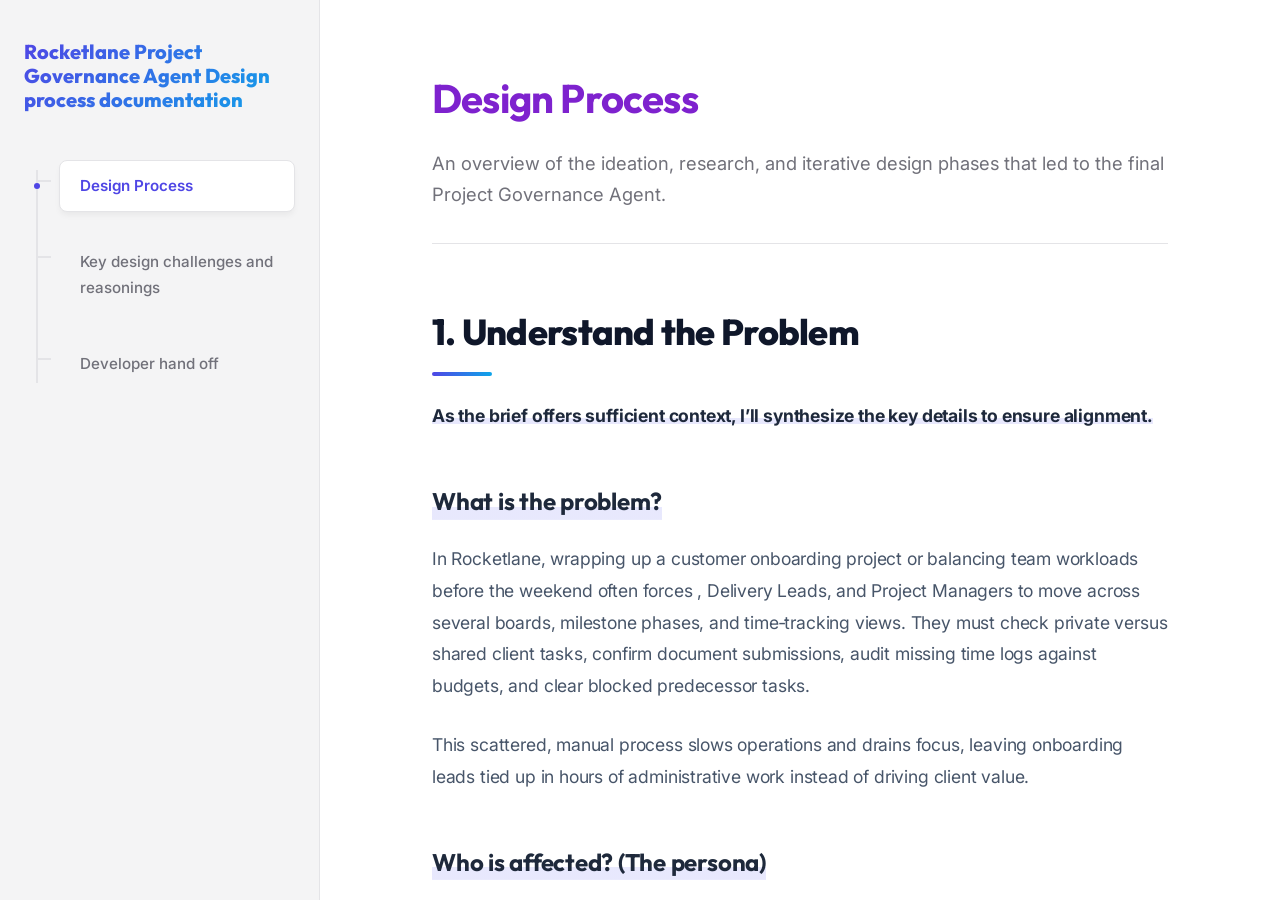
==== index.html @ b654248f "Add files via upload" ====
<!DOCTYPE html>

<html lang="en">
<head>
<meta charset="utf-8"/>
<meta content="width=device-width, initial-scale=1.0" name="viewport"/>
<title>Design Process - Rocketlane</title>
<link href="styles.css" rel="stylesheet"/>
</head>
<body>
<div class="app-layout">
<aside class="sidebar">
<div class="sidebar-header">
<h1>Rocketlane Project Governance Agent Design process documentation</h1>
</div>
<ul class="tree-menu"><li><a class="active" href="index.html">Design Process</a></li><li><a href="challenges.html">Key design challenges and reasonings</a></li><li><a href="handoff.html">Developer hand off</a></li></ul>
</aside>
<main class="content-area">
<div class="page-content">
<header class="page-header">
<h1 class="page-title">Design Process</h1>
<p class="page-description">An overview of the ideation, research, and iterative design phases that led to the final Project Governance Agent.</p>
</header>

<div class="injected-content"><hr dir="auto" id="3ada5000-d76c-8004-9185-e94c7ae859d3"/><h1 class="block-color-blue" data-notion-highlight="blue" dir="auto" id="3ada5000-d76c-8012-a117-d2edfcfb11e2">1. Understand the Problem</h1><p class="" dir="auto" id="3b0a5000-d76c-80ae-a711-f8aef3b7f618"><strong>As the brief offers sufficient context, I’ll synthesize the key details to ensure alignment.</strong></p><h3 class="" dir="auto" id="3b0a5000-d76c-8064-b4ab-d209a358cdc7"><strong>What is the problem?</strong></h3><p class="" dir="auto" id="3b0a5000-d76c-8022-887a-dc1959f2811c">In Rocketlane, wrapping up a customer onboarding project or balancing team workloads before the weekend often forces , Delivery Leads, and Project Managers to move across several boards, milestone phases, and time‑tracking views. They must check private versus shared client tasks, confirm document submissions, audit missing time logs against budgets, and clear blocked predecessor tasks.</p><p class="" dir="auto" id="3b0a5000-d76c-8047-835e-e3f18d74b90f">This scattered, manual process slows operations and drains focus, leaving onboarding leads tied up in hours of administrative work instead of driving client value.</p><h3 class="" dir="auto" id="3ada5000-d76c-8042-ba58-fac2908ce843"><strong>Who is affected? (The persona)</strong></h3><p class="" dir="auto" id="3b0a5000-d76c-80b6-8780-cc8f2fb087b2"><strong>Primary Persona</strong></p><p class="" dir="auto" id="3b0a5000-d76c-8083-b357-d45a14a64918">Product Managers /Delivery lead (Delivery/ Program operations team) </p><p class="" dir="auto" id="3b0a5000-d76c-8082-a0bc-e25a4ce341a0"><strong>Mindset</strong></p><p class="" dir="auto" id="3b0a5000-d76c-8083-b65c-da471197ebb1">Execution‑focused and milestone‑driven: <em>“I care about Time‑to‑Value for my clients, not clicking through endless task cards.”</em></p><h3 class="" dir="auto" id="3b0a5000-d76c-803a-9be7-de77b6da8f40">How are users solving this today in Rocketlane?</h3><p class="" dir="auto" id="3b0a5000-d76c-802a-8146-d90aceb8e3fa">Users rely on manual routines across different Rocketlane views and external tools:</p><ol class="numbered-list" dir="auto" id="3b0a5000-d76c-8007-b3ed-d7f5078981e5" start="1" type="1"><li><strong>Manual Board Audits:</strong> Switch between Kanban, List, and Gantt/Timeline views to spot red-flagged or blocked client tasks.</li></ol><ol class="numbered-list" dir="auto" id="3b0a5000-d76c-8048-b439-e48268db4930" start="2" type="1"><li><strong>Context Switching:</strong> Jump into the Rocketlane <strong>Time Tracking</strong> module to check unsubmitted timesheets, then switch to Slack or email to follow up with team members or clients.</li></ol><ol class="numbered-list" dir="auto" id="3b0a5000-d76c-80cf-8a70-c135c635dcda" start="3" type="1"><li><strong>Manual Overrides:</strong> Click into individual task cards to update statuses, manually adjust logged time, or reassign team members line-by-line.</li></ol><ol class="numbered-list" dir="auto" id="3b1a5000-d76c-80d5-acbf-d4a2f79b3a0f" start="4" type="1"><li><strong>Bulk Update: </strong>Via<strong> </strong>Bulk update tools in list and table views which acts as basic property editors.</li></ol><h3 class="" dir="auto" id="3b0a5000-d76c-8023-af2d-dfc473fb11c1"><strong>Pain Points in Rocketlane</strong></h3><ul class="bulleted-list" dir="auto" id="3b0a5000-d76c-805c-9658-d6412ae48ee3"><li style="list-style-type:disc"><strong>Project Closeout Friction</strong><br/>Managers must move across multiple project phases to check task statuses, subtasks, dependencies, client approvals, and missing timesheets.</li></ul><ul class="bulleted-list" dir="auto" id="3b0a5000-d76c-807e-94c0-dc2c04b22382"><li style="list-style-type:disc"><strong>Resource Workload Rebalancing</strong><br/>Auditing a team member’s task list across several active projects requires manual review of unfinished items and task‑by‑task reassignment.</li></ul><ul class="bulleted-list" dir="auto" id="3b0a5000-d76c-8058-8094-ca761f14e779"><li style="list-style-type:disc"><strong>Bulk Update Limitations</strong><br/>Current bulk update tools act as basic property editors, still forcing managers to go through manual checking of policy violation screen by screen often leads to flawed project accounting .</li></ul><h3 class="" dir="auto" id="3ada5000-d76c-80f8-aa13-d6ed99bdee79"><strong>Impact on Project Operations:</strong></h3><ul class="bulleted-list" dir="auto" id="3b0a5000-d76c-80ec-b932-e864ebb4d3a3"><li style="list-style-type:disc"><strong>High Cognitive Fatigue</strong> <br/>Managers are forced to reconcile scattered task statuses, policy rules, and project metrics across multiple views.</li></ul><ul class="bulleted-list" dir="auto" id="3b0a5000-d76c-80c9-98e5-cf840134f45c"><li style="list-style-type:disc"><strong>Constant Context Switching</strong> <br/>They jump between Kanban boards, resource allocation screens, and time‑tracking modules throughout the day.</li></ul><ul class="bulleted-list" dir="auto" id="3b0a5000-d76c-8046-a6bb-f251716c3fc9"><li style="list-style-type:disc"><strong>Operational Waste</strong> <br/>Hours of leadership time are drained by manual admin work instead of being spent on strategic client outcomes.</li></ul><ul class="bulleted-list" dir="auto" id="3b0a5000-d76c-8006-90df-df54b9e7255d"><li style="list-style-type:disc"><strong>Risk of Inaccuracy</strong> <br/>Bulk‑updating dozens of tasks without automated checks often leads to prematurely closed milestones, unaccountable task assignment, unbilled hours, missed client QA sign‑offs, and flawed project accounting.</li></ul><h3 class="" dir="auto" id="3ada5000-d76c-8080-a5c9-c2dc3b099e45">What success looks like:</h3><p class="" dir="auto" id="3aea5000-d76c-8075-9207-d142e6712eff">An AI-native governance experience embedded directly into Rocketlane that:</p><ul class="bulleted-list" dir="auto" id="3aea5000-d76c-8081-8f6f-e48f120ea329"><li style="list-style-type:disc"><strong>Translates macro Intent into automated execution:</strong> Converts natural language commands (<em>e.g., "Close project XYZ" or "Wrap up John's tasks"</em>) into structured, micro-level actions that replace tedious card-by-card clicks with batch operations.</li></ul><ul class="bulleted-list" dir="auto" id="3aea5000-d76c-802e-8f5b-d6b0526f1c20"><li style="list-style-type:disc"><strong>Eliminates context switching:</strong> Keeps the user centered in a single workspace view, drastically reducing the need to navigate through dozens of sub-menus and individual task screens.</li></ul><ul class="bulleted-list" dir="auto" id="3aea5000-d76c-8009-9cc5-ed35887ed072"><li style="list-style-type:disc"><strong>Reduces cognitive fatigue:</strong> Surfaces complex 4-level policy conflicts upfront through clear visual hierarchies,giving the user complete control and auditability without overwhelming them with text.</li></ul><p class="" dir="auto" id="3aea5000-d76c-8016-8e4b-e007444be814">Which can be measured by:</p><ul class="bulleted-list" dir="auto" id="3aea5000-d76c-80d7-b840-e4c3fe3c3b8c"><li style="list-style-type:disc"><strong>Operational efficiency metrics:</strong><ul class="bulleted-list" dir="auto" id="3aea5000-d76c-805c-aba5-df7b3cd28181"><li style="list-style-type:circle"><strong>Time-to-Resolution (TTR) for Macro Operations</strong>: Average time required to close out a Rocketlane project phase or rebalance resource capacity.</li></ul><ul class="bulleted-list" dir="auto" id="3aea5000-d76c-8053-92a7-f36f95d8e912"><li style="list-style-type:circle"><strong>Task-Click Reduction Rate: </strong>Total manual page views and clicks saved across Rocketlane views.</li></ul></li></ul><ul class="bulleted-list" dir="auto" id="3aea5000-d76c-800c-803d-f7effade4f15"><li style="list-style-type:disc"><strong>Improve User Experience and Cognitive Load Metrices</strong><ul class="bulleted-list" dir="auto" id="3aea5000-d76c-803b-9586-cde4a8cefa9a"><li style="list-style-type:circle"><strong>Conflict Resolution Friction Index (CRFI): </strong>The number of manual interventions required per policy blocker.</li></ul><ul class="bulleted-list" dir="auto" id="3aea5000-d76c-803c-ab28-dbe256cff8fd"><li style="list-style-type:circle"><strong>Context-Switching Frequency: </strong>Number of tab switches between Rocketlane views (Board, Time Tracking, Resource Management) during an audit.  </li></ul></li></ul><h1 class="block-color-blue" data-notion-highlight="blue" dir="auto" id="3ada5000-d76c-8053-9808-dbbee594e487">2. Discover Insights</h1><p class="" dir="auto" id="3aea5000-d76c-8020-899d-ff2e784096b1">To uncover root friction within Rocketlane workflows, research will be structured around qualitative contextual interviews and quantitative analytics benchmarks.<br/><br/><strong>Contextual User Interview Framework</strong></p><ol class="numbered-list" dir="auto" id="3aea5000-d76c-809e-888a-d2db1181f8f7" start="1" type="1"><li><strong>Workflow Bottlenecks &amp; Frequency:</strong><br/>   "When you need to close out a project or rebalance an employee's workload, walk me through the steps you take to ensure all subtasks, dependencies, and time logs are cleared."</li></ol><ol class="numbered-list" dir="auto" id="3aea5000-d76c-800a-b84e-ccc6c3311fb6" start="2" type="1"><li><strong>Policy Discovery Friction:</strong><br/>   "How do you currently find out if a top-level task is blocked by a nested subtask or an unlogged timesheet? Do you discover this before or after attempting to mark it complete?"</li></ol><ol class="numbered-list" dir="auto" id="3aea5000-d76c-8052-8ece-ef07afecb3e6" start="3" type="1"><li><strong>Context Switching &amp; Tool Fragmentation:</strong><br/>   "How many different screens, tabs, or separate tools (e.g., Slack, timesheet app, board views) do you typically open to resolve a single blocked dependency chain?"</li></ol><ol class="numbered-list" dir="auto" id="3aea5000-d76c-8090-8885-c745b3cf120d" start="4" type="1"><li><strong>Trust &amp; Control in Automation</strong><strong>: </strong><br/>   "If an automated assistant offered to resolve multi-level task blockers for you in batch, what specific information or safeguards would you need to see before clicking 'Approve'?"</li></ol><ol class="numbered-list" dir="auto" id="3aea5000-d76c-808c-9906-c51c61b82382" start="5" type="1"><li><strong>Cognitive Load &amp; Time Investment:</strong><br/>   "How much time do you estimate spending per week on manual administrative audits versus strategic project delivery?"</li></ol><h4 class="" dir="auto" id="3ada5000-d76c-80f3-8a3c-c9e6f41aa9aa">Current user Journey:</h4><figure class="image" data-notion-image="image.png" dir="ltr" id="3b1a5000-d76c-805f-89b2-dfd723bf00b0"><a href="image.png"><img src="content/designprocess/image.png" style="width:703.9874877929688px"/></a></figure><h4 class="" dir="auto" id="3aea5000-d76c-80a8-91a5-d86c21717025"><strong>Quantitative Research &amp; Baseline Analytics</strong></h4><table class="simple-table" dir="ltr" id="3aea5000-d76c-8020-9478-eac12baaa4b5"><thead class="simple-table-header"><tr dir="ltr" id="3aea5000-d76c-8053-a057-d1619d47fbc0"><th class="simple-table-header-color simple-table-header" id=";;k_" style="width:239.66666666666666px">Metrices</th><th class="simple-table-header-color simple-table-header" id="TM:&gt;" style="width:276.7874984741211px">What it is </th><th class="simple-table-header-color simple-table-header" id="]hty" style="width:295.5875015258789px">Benchmark Value (Assumed Value)</th></tr></thead><tbody><tr dir="ltr" id="3aea5000-d76c-8073-a5be-c33fedc84184"><td class="" id=";;k_" style="width:239.66666666666666px"><strong>Time-to-Resolution (TTR) for Macro Operations</strong></td><td class="" id="TM:&gt;" style="width:276.7874984741211px">Average time required to close out a project or rebalance a workload.</td><td class="" id="]hty" style="width:295.5875015258789px">~ 45 Minutes per closeout / rebalance workload</td></tr><tr dir="ltr" id="3aea5000-d76c-802c-9932-c6cc79a5fdae"><td class="" id=";;k_" style="width:239.66666666666666px"><strong>Task-Click Reduction Rate</strong></td><td class="" id="TM:&gt;" style="width:276.7874984741211px">Total manual page views/clicks required to handle cascading dependencies</td><td class="" id="]hty" style="width:295.5875015258789px"><strong>85 clicks</strong> (opening cards, checking subtask tabs, viewing predecessor links, entering time logs, toggling status).</td></tr><tr dir="ltr" id="3aea5000-d76c-80d2-8192-e92b7868465d"><td class="" id=";;k_" style="width:239.66666666666666px"><strong>Conflict Resolution Friction Index (CRFI)</strong></td><td class="" id="TM:&gt;" style="width:276.7874984741211px">The number of manual interventions required per policy blocker.</td><td class="" id="]hty" style="width:295.5875015258789px"><strong>4.2 manual interventions</strong> required per policy blocker (encountering blocker → investigating root task → switching to time tracker → updating status).</td></tr><tr dir="ltr" id="3aea5000-d76c-8022-acd0-fe67ff3bf967"><td class="" id=";;k_" style="width:239.66666666666666px"><strong>Context-Switching Frequency</strong></td><td class="" id="TM:&gt;" style="width:276.7874984741211px">Number of tab/board switches performed during a project closeout or workload audit.</td><td class="" id="]hty" style="width:295.5875015258789px"><strong>14 screen/tab switches</strong> (jumping between Kanban board, task detail modals, timesheets, and messaging channels to coordinate dependencies).</td></tr></tbody></table><h1 class="block-color-blue" data-notion-highlight="blue" dir="auto" id="3b1a5000-d76c-80ec-b47a-fdc6e5ab1f61">3. Define Opportunity:</h1><h4 class="" dir="auto" id="3b1a5000-d76c-80dc-aa92-d162a1c46e53"><strong>From Research to Design Strategy</strong> </h4><p class="" dir="auto" id="3b1a5000-d76c-808c-a192-e2989935fd05">The core operational failure was reframed as a business problem, mapped to human intent through Jobs‑to‑Be‑Done (JTBD), and visualized with an Opportunity Solution Tree (OST).</p><aside class="block-color-gray_background callout" data-notion-callout="" data-notion-callout-background="gray_background" data-notion-callout-icon="🎯" dir="ltr" id="3b1a5000-d76c-80c7-9dff-ebfe4a1537e0" style="white-space:pre-wrap;display:flex"><div style="font-size:1.5em"><span class="icon" data-emoji="🎯"></span></div><div style="width:100%"><h4 class="" dir="auto" id="3b1a5000-d76c-8058-ba2f-d2043b177591"><strong>Problem Statement  </strong></h4><p class="" dir="auto" id="3b1a5000-d76c-8049-a4f3-ec53325e041a">Closing a project phase or rebalancing workloads in Rocketlane forces managers to jump across fragmented views to audit tasks, approvals, and time logs.<br/>Bulk edit tools remain basic property editors, creating friction and errors by requiring manual checkbox updates without policy validation<strong>.</strong></p><p class="" dir="auto" id="3b1a5000-d76c-802c-85b2-c72e2050ae37">This creates two critical failures:</p><ul class="bulleted-list" dir="auto" id="3b1a5000-d76c-80ed-86a9-e4c438305fa6"><li style="list-style-type:disc"><strong>Operational Friction</strong>: Managers burn hours on card‑by‑card admin work, draining focus and delaying Time‑to‑Value.</li></ul><ul class="bulleted-list" dir="auto" id="3b1a5000-d76c-8026-8dd9-e875466c9475"><li style="list-style-type:disc"><strong>Data and Accounting Risk</strong>: Blind bulk updates without policy checks lead to prematurely closed milestones, unbilled hours, missed QA sign‑offs, and corrupted logs.</li></ul></div></aside><p class="" dir="auto" id="3b1a5000-d76c-8056-a1c4-c9417f7bc4e6"><strong>Jobs‑to‑Be‑Done (JTBD)</strong></p><ul class="bulleted-list" dir="auto" id="3b1a5000-d76c-808f-b9d3-dca5cb9d0661"><li style="list-style-type:disc"><strong>Primary Job (Closeout &amp; Workload Rebalancing)</strong><br/>When wrapping up a project phase or balancing workloads before the weekend, I want automated policy checks, time log audits, and capacity‑aware reassignments in one command, so I can ensure accuracy without clicking through dozens of task cards.</li></ul><ul class="bulleted-list" dir="auto" id="3b1a5000-d76c-80b7-81f8-f53b7aa9dac7"><li style="list-style-type:disc"><strong>Supporting Jobs</strong><ul class="bulleted-list" dir="auto" id="3b1a5000-d76c-802c-8b01-c3d11083d17c"><li style="list-style-type:circle"><strong>Project Closeout</strong>: Automatically surface and resolve blockers, unlogged time, pending QA, missing client uploads, so projects aren’t closed incomplete or hours left unbilled.</li></ul><ul class="bulleted-list" dir="auto" id="3b1a5000-d76c-80cc-bf44-f153ec5d5554"><li style="list-style-type:circle"><strong>Workload Rebalancing</strong>: Get intelligent, capacity‑aware reallocation suggestions with quick manual overrides, so sprint tasks can be redistributed in seconds while keeping control.</li></ul><ul class="bulleted-list" dir="auto" id="3b1a5000-d76c-80d4-a470-cd5e3442afef"><li style="list-style-type:circle"><strong>Human‑in‑the‑Loop Governance</strong>: When batch updates run, I want clear visibility into changes and inline tools to adjust values, so I never feel like critical data is being handled by a black box.</li></ul></li></ul><h3 class="" dir="auto" id="3b1a5000-d76c-8032-8e2a-ce0042066430">Opportunity Solution Tree (OST)</h3><p class="" dir="auto" id="3b1a5000-d76c-80bc-a93f-e9edf1d0850b">The Opportunity Solution Tree maps the primary business outcome directly to identified user opportunities and the corresponding AI-native feature capabilities designed in the prototype:</p><figure class="image" data-notion-image="OSTmap.png" dir="ltr" id="3b1a5000-d76c-80be-800c-c7aac8070b7b"><a href="OSTmap.png"><img src="content/designprocess/OSTmap.png" style="width:703.9750366210938px"/></a></figure><h3 class="" dir="auto" id="3b1a5000-d76c-80b4-b9d3-c12ec96a6ea7">Why Agent AI - Policy Governance Agent (Aligning with Rocketlane Nitro):</h3><p class="" dir="auto" id="3b1a5000-d76c-8004-bc6c-e34d583a0830">Traditional flow forces managers to grind through micro‑actions card by card. Rocketlane’s agentic AI framework (<strong>Nitro</strong>) shifts this from manual execution to intent‑driven delegation.</p><p class="" dir="auto" id="3b1a5000-d76c-8037-9233-d576e402087a">An <strong>AI Governance Agent</strong> is the right fit for project closeouts and workload rebalancing for three reasons:</p><ol class="numbered-list" dir="auto" id="3b1a5000-d76c-8027-b622-ebff8a25aeac" start="1" type="1"><li><strong>Native Fit with Nitro</strong><br/>Nitro is built around specialized agents that handle operations and enforce governance. Extending it with a <strong>Governance &amp; Triage Agent</strong> turns Nitro into an execution engine that clears policy blockers across projects.</li></ol><ol class="numbered-list" dir="auto" id="3b1a5000-d76c-80a0-bdea-d0fbfa7624c8" start="2" type="1"><li><strong>Cross‑Module Reasoning vs. Static Bulk Edit</strong><br/>Bulk edit tools may only touch a single table view. An AI Agent carries context across Rocketlane’s modules: Kanban, Resource Allocation, Time Tracking and applies policy rules like unlogged timesheets, pending QA, or dependency links before making changes.</li></ol><ol class="numbered-list" dir="auto" id="3b1a5000-d76c-808c-837a-df83b7af7053" start="3" type="1"><li><strong>Hybrid Automation with Human Control</strong><br/>Instead of opaque text responses, the agent pairs natural language intent with <strong>interactive UI cards</strong>. Managers see conflicts instantly and can override or adjust values before approving changes, keeping governance transparent and under control.</li></ol><h3 class="" dir="auto" id="3b1a5000-d76c-8073-8eb8-d7bd2758599e"><strong>Key Workflow Shift: Legacy vs. AI-Native Rocketlane</strong></h3><figure class="image" data-notion-image="image%201.png" dir="ltr" id="3b1a5000-d76c-80f4-9099-c07585a33550"><a href="image%201.png"><img src="content/designprocess/image%201.png" style="width:703.9874877929688px"/></a></figure><h3 class="" dir="auto" id="3b1a5000-d76c-80e1-b6d5-ffff35129a20"><strong>Key Opportunity Statements &amp; JTBD</strong></h3><ul class="bulleted-list" dir="auto" id="3b1a5000-d76c-80f2-9a99-cf153c76e2fc"><li style="list-style-type:disc"><strong>JTBD 1 (Project Closeout):</strong> <em>"When I need to mark an onboarding phase complete in Rocketlane, I want to execute all cascading dependency checks, timesheet audits, and milestone validations in one action, so that I can lock project accounting without clicking through dozens of cards."</em></li></ul><ul class="bulleted-list" dir="auto" id="3b1a5000-d76c-8029-91ef-eab1848ea2e5"><li style="list-style-type:disc"><strong>JTBD 2 (Capacity-Aware Workload Rebalancing):</strong> <em>"When a team member is overloaded or out of office, I want Rocketlane to surface their open tasks and suggest capacity-aware team reassignments, so that I can rebalance sprint workloads in seconds."</em></li></ul><ul class="bulleted-list" dir="auto" id="3b1a5000-d76c-8005-baeb-ec9475e492b2"><li style="list-style-type:disc"><strong>JTBD 3 (Governance &amp; Manual Override):</strong> <em>"When automated rules resolve project blockers, I want full visibility into what changed and the ability to manually override time entries or team assignments directly in the chat card.</em></li></ul><table class="simple-table" dir="ltr" id="3b1a5000-d76c-805d-ab3f-ea4394e79c5e"><thead class="simple-table-header"><tr dir="ltr" id="3b1a5000-d76c-80bd-ac59-df277324b25b"><th class="simple-table-header-color simple-table-header" id=";;k_" style="width:239.66666666666666px">Metrices</th><th class="simple-table-header-color simple-table-header" id="TM:&gt;" style="width:276.7874984741211px">What it is </th><th class="simple-table-header-color simple-table-header" id="]hty" style="width:295.5875015258789px">Benchmark Value (Assumed Value)</th><th class="simple-table-header-color simple-table-header" id="hd[P">Target Value<br/>(Project Governance Agent)</th></tr></thead><tbody><tr dir="ltr" id="3b1a5000-d76c-805f-8299-cc673e6f5d09"><td class="" id=";;k_" style="width:239.66666666666666px"><strong>Time-to-Resolution (TTR) for Macro Operations</strong></td><td class="" id="TM:&gt;" style="width:276.7874984741211px">Average time required to close out a project or rebalance a workload.</td><td class="" id="]hty" style="width:295.5875015258789px">~ 45 Minutes per closeout / rebalance workload</td><td class="" id="hd[P"><strong>&lt; 2 Minutes</strong> per operation</td></tr><tr dir="ltr" id="3b1a5000-d76c-803b-acd1-e54c274ca404"><td class="" id=";;k_" style="width:239.66666666666666px"><strong>Task-Click Reduction Rate</strong></td><td class="" id="TM:&gt;" style="width:276.7874984741211px">Total manual page views/clicks required to handle cascading dependencies</td><td class="" id="]hty" style="width:295.5875015258789px"><strong>85 clicks</strong> (opening cards, checking subtask tabs, viewing predecessor links, entering time logs, toggling status).</td><td class="" id="hd[P"><strong>3–5 clicks</strong> (intent prompt + inline override/approval).</td></tr><tr dir="ltr" id="3b1a5000-d76c-80f5-aaee-ca49fe3851f5"><td class="" id=";;k_" style="width:239.66666666666666px"><strong>Conflict Resolution Friction Index (CRFI)</strong></td><td class="" id="TM:&gt;" style="width:276.7874984741211px">The number of manual interventions required per policy blocker.</td><td class="" id="]hty" style="width:295.5875015258789px"><strong>4.2 manual interventions</strong> required per policy blocker (encountering blocker → investigating root task → switching to time tracker → updating status).</td><td class="" id="hd[P"><strong>1 inline action</strong> (direct manual edit or auto-suggested resolution).</td></tr><tr dir="ltr" id="3b1a5000-d76c-807c-8c34-d9bbe4d901a7"><td class="" id=";;k_" style="width:239.66666666666666px"><strong>Context-Switching Frequency</strong></td><td class="" id="TM:&gt;" style="width:276.7874984741211px">Number of tab/board switches performed during a project closeout or workload audit.</td><td class="" id="]hty" style="width:295.5875015258789px"><strong>14 screen/tab switches</strong> (jumping between Kanban board, task detail modals, timesheets, and messaging channels to coordinate dependencies).</td><td class="" id="hd[P"><strong>0 switches</strong> (100% contained within the AI Agent workspace).</td></tr></tbody></table><h1 class="block-color-blue" data-notion-highlight="blue" dir="auto" id="3b1a5000-d76c-80ce-9503-f4e527a3bcfe">4. Design &amp; Iterate:</h1><p class="" dir="auto" id="3b1a5000-d76c-80a9-903c-f724fa75fa6d">As an enterprise AI agent comprehends massive amounts of underlying data and complex cross-project interactions, I defined core architectural principles to solve this complexity, ensuring managers are never overwhelmed by data while retaining full operational control.</p><ul class="bulleted-list" dir="auto" id="3b1a5000-d76c-806e-964f-ca7206448df6"><li style="list-style-type:disc"><strong>Progressive Disclosure and Cognitive Chunking</strong> <br/>Loading dozens of task statuses and warnings in one response overwhelms managers. Summarize at the macro level first (<em>“1 project blocked”</em>), with deeper details hidden inside collapsible UI cards that expand only when needed.</li></ul><ul class="bulleted-list" dir="auto" id="3b1a5000-d76c-8035-afce-ca3e295dcb2c"><li style="list-style-type:disc"><strong>Explainable AI with Provenance Cards</strong> <br/>Managers won’t trust automated reassignments or time suggestions without transparency. Every recommendation should carry a clear reasoning badge (e.g., <em>“Suggested 2.5h based on historical average”</em> or <em>“Reassigned to Cameron, 15% bandwidth remaining”</em>).</li></ul><ul class="bulleted-list" dir="auto" id="3b1a5000-d76c-805a-84b8-df56cd79c7e3"><li style="list-style-type:disc"><strong>Hybrid Automation with Direct Manipulation</strong> <br/>Text‑only outputs force “take it or leave it” decisions. Pair automated defaults with inline input fields and dropdowns inside chat cards, so managers can tweak hours or assignees instantly without leaving the thread.</li></ul><ul class="bulleted-list" dir="auto" id="3b1a5000-d76c-8086-ac1f-fe4a5f008d1c"><li style="list-style-type:disc"><strong>Fail‑Safe Governance and Auditability</strong> <br/>Batch updates risk corrupting records or skipping approvals. Enforce mandatory override reasons and pre‑execution confirmation modals before changes go live, ensuring accountability and audit trails.</li></ul><h3 class="" dir="auto" id="3b1a5000-d76c-8097-b9c8-c249312d6160">Proposed User Flow for Project closeout “Mark all my projects completed”:</h3><figure class="image" data-notion-image="image%202.png" dir="ltr" id="3b1a5000-d76c-807b-a921-d01202bbb2f4"><a href="image%202.png"><img src="content/designprocess/image%202.png" style="width:704px"/></a></figure><h4 class="" dir="auto" id="3b1a5000-d76c-8072-aa09-c273b41713f4">Key Highlights:</h4><ul class="bulleted-list" dir="auto" id="3b1a5000-d76c-80f3-ae40-cc5208e05f04"><li style="list-style-type:disc"><strong>Demonstrates User Autonomy:</strong> The flow does not forces managers in a “black-box” automated decision, it allows managers/leads to choose between high-speed automation and precise manual control.</li></ul><ul class="bulleted-list" dir="auto" id="3b1a5000-d76c-801e-82e6-c89b51304b62"><li style="list-style-type:disc"><strong>Proves Multi-Level Dependency Handling:</strong> Multi level dependency handling: Flow illustrates how resolving a single Level 4 root cause automatically unblocks Level 3 subtasks, Level 2 milestones, and the Level 1 parent project.</li></ul><ul class="bulleted-list" dir="auto" id="3b1a5000-d76c-802c-a757-ee6ac2b7a0d4"><li style="list-style-type:disc"><strong>5-Second Undo Safety Toast:</strong> Acts as a frictionless safety net by holding backend execution for 5 seconds immediately after a user confirms a bulk action, allowing instant one-click cancellations before any real database changes occur without slowing down power users with confirmation modals.</li></ul><h3 class="" dir="auto" id="3b1a5000-d76c-8028-a47c-fe418df1c95c">Proposed User Flow for Workload Rebalancing “Wrap Lisa’s Work With in Friday ”:</h3><figure class="image" data-notion-image="image%203.png" dir="ltr" id="3b1a5000-d76c-800b-97a5-f0182f745019"><a href="image%203.png"><img src="content/designprocess/image%203.png" style="width:704px"/></a></figure><h4 class="" dir="auto" id="3b1a5000-d76c-8079-bfd6-e8195f5b3699">Key Highlights:</h4><ul class="bulleted-list" dir="auto" id="3b1a5000-d76c-8025-ac76-e8908fb3f267"><li style="list-style-type:disc"><strong>Capacity‑Aware AI Reasoning</strong> <br/>The agent doesn’t reassign tasks blindly. It factors in live sprint bandwidth before suggesting new owners, ensuring workloads stay balanced.</li></ul><ul class="bulleted-list" dir="auto" id="3b1a5000-d76c-80b4-a93f-d8f7e7fa377a"><li style="list-style-type:disc"><strong>Proactive Downstream Communication</strong> <br/>Resolving workload friction automatically triggers team notifications via Slack or email so everyone stays aligned without extra manual steps.</li></ul><h4 class="" dir="auto" id="3b1a5000-d76c-80c3-83ed-c9c3587cb843">Final Customer journey:<br/></h4><figure class="image" data-notion-image="image%204.png" dir="ltr" id="3b1a5000-d76c-8060-a3bb-c8d20c856386"><a href="image%204.png"><img src="content/designprocess/image%204.png" style="width:704px"/></a></figure><h3 class="" dir="auto" id="3b1a5000-d76c-8046-943d-ee756b50ac91">Iterations:</h3><p class="" dir="auto" id="3b1a5000-d76c-806d-83d3-f9904505f52d">During the design phase, three distinct visual layouts were prototyped to determine the most effective way to present multi-level project blockers without causing cognitive overload for Engagement Managers.</p><p class="" dir="auto" id="3b1a5000-d76c-8058-9b4f-e3d342ada8be"><strong>Iteration 1: Horizontal Policy Board (Linear Triage)</strong></p><ul class="bulleted-list" dir="auto" id="3b1a5000-d76c-8075-a8b3-d808cdb01b1e"><li style="list-style-type:disc"><strong>Concept:</strong> Organizes issues into step-by-step columns: <em>1. Root Policy Violations</em>, <em>2. Dependent Blocked Tasks</em>, and <em>3. Target Output</em>.</li></ul><ul class="bulleted-list" dir="auto" id="3b1a5000-d76c-806f-8167-c2838da800b2"><li style="list-style-type:disc"><strong>Key Insight:</strong> While it cleanly separates root causes from downstream effects, horizontal scrolling across enterprise screens created unnecessary friction during rapid triage.</li></ul><figure class="image" data-notion-image="Screenshot_2026-08-03_073147.png" dir="ltr" id="3b1a5000-d76c-806d-b97b-f8313e7383bd"><a href="Screenshot_2026-08-03_073147.png"><img src="content/designprocess/Screenshot_2026-08-03_073147.png" style="width:703.9874877929688px"/></a></figure><p class="" dir="auto" id="3b1a5000-d76c-8012-a0c3-f9b523756871"><strong>Iteration 2: Interactive Timeline Cascade (Gantt Schedule View)</strong></p><ul class="bulleted-list" dir="auto" id="3b1a5000-d76c-8073-aeb9-ec2545a0eccd"><li style="list-style-type:disc"><strong>Concept:</strong> Maps root-cause delays onto a horizontal schedule timeline, showing how <code>TSK-302</code> delays <code>PRJ-102 Project Closeout</code>.</li></ul><ul class="bulleted-list" dir="auto" id="3b1a5000-d76c-80b9-b39c-c50f1d74f305"><li style="list-style-type:disc"><strong>Key Insight:</strong> Highly effective for time-sensitive scheduling, but it hid actionable micro-controls (such as direct time logging inputs and policy override buttons) behind extra hover and click states.</li></ul><figure class="image" data-notion-image="Screenshot_2026-08-03_073412.png" dir="ltr" id="3b1a5000-d76c-8093-a6e0-de1ab7cb627a"><a href="Screenshot_2026-08-03_073412.png"><img src="content/designprocess/Screenshot_2026-08-03_073412.png" style="width:703.9874877929688px"/></a></figure><p class="" dir="auto" id="3b1a5000-d76c-80c2-9740-deecc6448239"><strong>Iteration 3: Node Topology Canvas (Visual Dependency Mapping)</strong></p><ul class="bulleted-list" dir="auto" id="3b1a5000-d76c-809e-8e2d-ffe4bbf00678"><li style="list-style-type:disc"><strong>Concept:</strong> Renders a vertical node diagram (<code>Level 1 Project</code> → <code>Level 2 Milestone</code> → <code>Level 3 Subtask</code>) on an infinite dot-grid canvas.</li></ul><ul class="bulleted-list" dir="auto" id="3b1a5000-d76c-8009-af8a-d8bbd2a42aaf"><li style="list-style-type:disc"><strong>Key Insight:</strong> Excellent for macro topology visualization, but forcing users onto a full-screen canvas detached them from Rocketlane's primary conversational workspace, adding unnecessary visual noise.</li></ul><figure class="image" data-notion-image="Screenshot_2026-08-03_073437.png" dir="ltr" id="3b1a5000-d76c-8059-b343-d7ecddf555a1"><a href="Screenshot_2026-08-03_073437.png"><img src="content/designprocess/Screenshot_2026-08-03_073437.png" style="width:703.9874877929688px"/></a></figure><p class="" dir="auto" id="3b1a5000-d76c-80c5-97bb-da98f8ef6e99"><strong>Iteration 4: Conversational Triage Matrix (Currently Implemented)</strong></p><figure class="image" data-notion-image="Screenshot_2026-08-03_074820.png" dir="ltr" id="3b1a5000-d76c-806b-8fde-f5d68c28b277"><a href="Screenshot_2026-08-03_074820.png"><img src="content/designprocess/Screenshot_2026-08-03_074820.png" style="width:703.9750366210938px"/></a></figure><h3 class="" dir="auto" id="3b1a5000-d76c-800a-bf19-e6ccc7c0ec2e">Why the Final Conversational Matrix Won (Key Highlights and UX features)</h3><p class="" dir="auto" id="3b1a5000-d76c-8054-a62b-d1c64721dc8a">Testing these explorations led directly to the final <strong>3-Turn Conversational Matrix</strong> layout:</p><ul class="bulleted-list" dir="auto" id="3b1a5000-d76c-8079-833e-da81cf666461"><li style="list-style-type:disc">Low learning curve, Simple spatial complexity (Standard grid/columns) and best for Action-first triage &amp; policy-based organization</li></ul><ul class="bulleted-list" dir="auto" id="3b1a5000-d76c-802c-a86f-e9cb35986405"><li style="list-style-type:disc"><strong>4-Level Visual Hierarchy:</strong><ul class="bulleted-list" dir="auto" id="3b1a5000-d76c-8045-b91b-f2db4a8c45e6"><li style="list-style-type:circle">Displays the explicit parent-to-child dependency chain (<code>L1 Project</code> → <code>L2 Milestone</code> → <code>L3 Subtask</code> → <code>L4 Root Cause</code>) so managers instantly understand <em>why</em> a project closeout is halted.</li></ul></li></ul><ul class="bulleted-list" dir="auto" id="3b1a5000-d76c-80a6-8d54-ff47724961ce"><li style="list-style-type:disc"><strong>Progressive Disclosure &amp; Cognitive Chunking:</strong><ul class="bulleted-list" dir="auto" id="3b1a5000-d76c-808a-846c-ce751a7c1b3c"><li style="list-style-type:circle">Replaces overwhelming multi-tab navigation with a structured, single-card layout that highlights only active policy violations, drastically reducing cognitive load.</li></ul></li></ul><ul class="bulleted-list" dir="auto" id="3b1a5000-d76c-8042-a0ad-f41cba0ef896"><li style="list-style-type:disc"><strong>Direct Maneuverable (Human-in-the-Loop Controls):</strong><ul class="bulleted-list" dir="auto" id="3b1a5000-d76c-8053-babc-e16943658ffe"><li style="list-style-type:circle">Integrates editable input fields (e.g., live <code>[ 02:30 ]</code> time log boxes) and capacity-aware team reassignment dropdowns right inside the chat card for instant micro-adjustments.</li></ul></li></ul><ul class="bulleted-list" dir="auto" id="3b1a5000-d76c-80b3-9426-f12486ca220a"><li style="list-style-type:disc"><strong>Cascading Auto-Resolution Engine:</strong><ul class="bulleted-list" dir="auto" id="3b1a5000-d76c-803e-85c7-d68a37d4a564"><li style="list-style-type:circle">Resolving the root-cause blocker at <code>L4</code> automatically clears and updates all parent dependencies up to <code>L1</code>, transitioning the matrix into an emerald <strong>Resolved State</strong> with zero manual overhead.</li></ul></li></ul><ul class="bulleted-list" dir="auto" id="3b1a5000-d76c-8038-ac2a-ee02552f79ad"><li style="list-style-type:disc"><strong>Dual Resolution Pathways:</strong><ul class="bulleted-list" dir="auto" id="3b1a5000-d76c-8088-9e3b-d265b409bef0"><li style="list-style-type:circle">Empowers managers to choose between a <strong>1-Click Auto-Resolution</strong> (AI calculates historical time averages) and an <strong>Interactive Inspection Path</strong> (manual review and override).</li></ul></li></ul><ul class="bulleted-list" dir="auto" id="3b1a5000-d76c-8003-b22d-e854e274e944"><li style="list-style-type:disc"><strong>Zero View Switches:</strong> Managers get complete visibility into 4-level deep dependency chains and instant, editable controls without jumping to external Gantt charts or spatial node canvases.</li></ul><h1 class="block-color-blue" data-notion-highlight="blue" dir="auto" id="3b1a5000-d76c-8017-958d-dbf4bd085307">5. Validate</h1><p class="" dir="auto" id="3b1a5000-d76c-80c1-b40b-f82cd381769e"><strong>Prototype Testing &amp; Feedback</strong><br/>The solution was validated using a high-fidelity interactive web prototype simulating Rocketlane's UI environment, complete with real-time conversational states, animated thinking indicators, dynamic card transitions, and editable time input fields with real users:</p><ul class="bulleted-list" dir="auto" id="3b1a5000-d76c-804a-a000-cc431d10b015"><li style="list-style-type:disc"><strong>Competitor Tool Power Users (no of users=2):</strong> Compared the 3-turn triage flow against traditional bulk-edit/Gantt workflows in Jira and Asana for speed and clarity. </li></ul><ul class="bulleted-list" dir="auto" id="3b1a5000-d76c-80de-90e8-c89fb8368af1"><li style="list-style-type:disc"><strong>UX/Product Designers (n of users =1):</strong> Validated visual hierarchy, cognitive load, and human-in-the-loop control patterns.</li></ul><ul class="bulleted-list" dir="auto" id="3b1a5000-d76c-80cd-af10-fa9d263ecec9"><li style="list-style-type:disc"><strong>Domain-Experienced Project &amp; Program Managers (no of users =2): </strong>Evaluated business logic, policy override safety, and real-world applicability of the time log calculations.</li></ul><p class="" dir="auto" id="3b1a5000-d76c-8070-9fb2-e0de98d8ddb8"><strong>What Works well:</strong></p><ul class="bulleted-list" dir="auto" id="3b1a5000-d76c-80ae-ab58-c9871fd07cbd"><li style="list-style-type:disc"><strong>Control vs. Automation</strong> <br/>Onboarding managers preferred interactive cards embedded in the chat stream over text‑only AI. Editable input fields turned the AI from an unpredictable black box into a trusted co‑pilot.</li></ul><ul class="bulleted-list" dir="auto" id="3b1a5000-d76c-802b-820a-cccbff76fd57"><li style="list-style-type:disc"><strong>Compliance and Audit Trails</strong> <br/>Adding an Admin Governance Override reason field met enterprise compliance needs for force‑approving blocked tasks.</li></ul><ul class="bulleted-list" dir="auto" id="3b1a5000-d76c-80da-97c6-f2678749037f"><li style="list-style-type:disc"><strong>At‑a‑Glance Scannability</strong> <br/>Color‑coded status tokens Coral for Blocked, Amber for Action Required, Emerald for Resolved, let managers scan project health in seconds.</li></ul><p class="" dir="auto" id="3b1a5000-d76c-802b-9159-daec12f48dbb"><strong>Areas to Improve (Yet to Implement):</strong></p><ul class="bulleted-list" dir="auto" id="3b1a5000-d76c-80f7-9f82-ca735b16b027"><li style="list-style-type:disc">Edge Case: Missing Historical Logging Data<ul class="bulleted-list" dir="auto" id="3b1a5000-d76c-80ae-83ec-d3160b6d8b13"><li style="list-style-type:circle">Problem: What if the AI cannot calculate an expected time log for a novel task type due to lack of historical data?</li></ul><ul class="bulleted-list" dir="auto" id="3b1a5000-d76c-804c-9dd9-f38f55fcf083"><li style="list-style-type:circle">Fail safe design: <br/>The agent gracefully falls back to the manual inspection path, highlighting the input field with a prompt: <code>No historical baseline found • Please input estimated hours manually</code></li></ul></li></ul><h1 class="block-color-blue" data-notion-highlight="blue" dir="auto" id="3b1a5000-d76c-80e7-866f-d061b875d0b5">6. Measure and Learn</h1><h3 class="" dir="auto" id="3b1a5000-d76c-80a7-b378-dbc8f27cc075">Measure: </h3><p class="" dir="auto" id="3b1a5000-d76c-808d-bbbc-f149ffa1818a"><strong>Post-Launch Impact Framework</strong></p><p class="" dir="auto" id="3b1a5000-d76c-80e3-a561-fa8b58599d13">Once deployed to Rocketlane enterprise accounts, impact will be tracked against baseline operational metrics:</p><table class="simple-table" dir="ltr" id="3b1a5000-d76c-8088-9bf1-d3634f1d800c"><thead class="simple-table-header"><tr dir="ltr" id="3b1a5000-d76c-80d1-958b-dfcb8793f924"><th class="simple-table-header-color simple-table-header" id=";;k_" style="width:239.66666666666666px">Metrices</th><th class="simple-table-header-color simple-table-header" id="]hty" style="width:295.5875015258789px">Benchmark Value (Assumed Value)</th><th class="simple-table-header-color simple-table-header" id="hd[P">Target Value<br/>(Project Governance Agent)</th><th class="simple-table-header-color simple-table-header" id="?G@q">Projected Value</th></tr></thead><tbody><tr dir="ltr" id="3b1a5000-d76c-80b9-aab7-ecb28d41547a"><td class="" id=";;k_" style="width:239.66666666666666px"><strong>Time-to-Resolution (TTR) for Macro Operations</strong></td><td class="" id="]hty" style="width:295.5875015258789px">~ 45 Minutes per closeout / rebalance workload</td><td class="" id="hd[P"><strong>&lt; 2 Minutes</strong> per operation</td><td class="" id="?G@q"><strong>1.5 mins (-96.6%)</strong></td></tr><tr dir="ltr" id="3b1a5000-d76c-802b-9c44-cc3dc8a79cc8"><td class="" id=";;k_" style="width:239.66666666666666px"><strong>Task-Click Reduction Rate</strong></td><td class="" id="]hty" style="width:295.5875015258789px"><strong>85 clicks</strong> (opening cards, checking subtask tabs, viewing predecessor links, entering time logs, toggling status).</td><td class="" id="hd[P"><strong>3–5 clicks</strong> (intent prompt + inline override/approval).</td><td class="" id="?G@q"><strong>3 Clicks</strong>  (-96.4%)</td></tr><tr dir="ltr" id="3b1a5000-d76c-8060-b66d-ca7376b23e5c"><td class="" id=";;k_" style="width:239.66666666666666px"><strong>Conflict Resolution Friction Index (CRFI)</strong></td><td class="" id="]hty" style="width:295.5875015258789px"><strong>4.2 manual interventions</strong> required per policy blocker (encountering blocker → investigating root task → switching to time tracker → updating status).</td><td class="" id="hd[P"><strong>1 inline action</strong> (direct manual edit or auto-suggested resolution).</td><td class="" id="?G@q">-</td></tr><tr dir="ltr" id="3b1a5000-d76c-8065-aeb0-fba5164d9e7d"><td class="" id=";;k_" style="width:239.66666666666666px"><strong>Context-Switching Frequency</strong></td><td class="" id="]hty" style="width:295.5875015258789px"><strong>14 screen/tab switches</strong> (jumping between Kanban board, task detail modals, timesheets, and messaging channels to coordinate dependencies).</td><td class="" id="hd[P"><strong>0 switches</strong> (100% contained within the AI Agent workspace).</td><td class="" id="?G@q"><strong>0 switches</strong> (100% contained within the AI Agent workspace).</td></tr></tbody></table><h4 class="" dir="auto" id="3b1a5000-d76c-807b-8b5c-e2c773e959b5">Learn:</h4><p class="" dir="auto" id="3b1a5000-d76c-80bd-b356-dcc904bf5c73">Two features were implemented to track adoption and maintain oversight:</p><ul class="bulleted-list" dir="auto" id="3b1a5000-d76c-804c-b738-e4a55835f1fa"><li style="list-style-type:disc"><strong>Agent Introduction</strong>: Delivered through a coachmark or pop‑over to guide managers at first use.</li></ul><ul class="bulleted-list" dir="auto" id="3b1a5000-d76c-8062-8d55-d7e2aebdf630"><li style="list-style-type:disc"><strong>Inline Survey</strong>: Triggered after the <em>“Mark My Projects Completed”</em> action, capturing immediate feedback in context.</li></ul><p class="" dir="auto" id="3b1a5000-d76c-8005-801d-de511d1655ff"><strong>Micro‑CSAT and In‑Context Sentiment Tracking</strong></p><ul class="bulleted-list" dir="auto" id="3b1a5000-d76c-80d8-ba59-d20f62af5722"><li style="list-style-type:disc"><strong>Inline Feedback Placement</strong>: A passive micro‑survey sits inside the Emerald Resolved Card at task completion, avoiding disruptive pop‑ups.</li></ul><ul class="bulleted-list" dir="auto" id="3b1a5000-d76c-800f-b89c-fb0351b76e65"><li style="list-style-type:disc"><strong>Dual Signal Capture</strong>:<ul class="bulleted-list" dir="auto" id="3b1a5000-d76c-80dc-bb07-e416262ff000"><li style="list-style-type:circle">Thumbs Up/Down to measure AI accuracy (<em>“Did the agent fix the right root cause?”</em>).</li></ul><ul class="bulleted-list" dir="auto" id="3b1a5000-d76c-803f-8f82-fc7bdfb45543"><li style="list-style-type:circle">1–5 Customer Effort Score (Customer Effort Score) to measure workflow friction (<em>“How effortless was this compared to manual edits?”</em>).</li></ul></li></ul><ul class="bulleted-list" dir="auto" id="3b1a5000-d76c-802a-9b55-e91db7e876a8"><li style="list-style-type:disc"><strong>Target Benchmark</strong>: Maintain &gt;90% positive accuracy on auto‑resolved blockers and keep CES below 1.5/5.</li></ul><p class="" dir="auto" id="3b1a5000-d76c-8057-aab2-fa2f74cf4f8b"><strong>Feature Discovery and Adoption Mechanics</strong></p><ul class="bulleted-list" dir="auto" id="3b1a5000-d76c-8000-bb36-fdc1419d39cf"><li style="list-style-type:disc"><strong>Contextual Discovery Toast</strong>: A lightweight, coach mark/popover on assistant icon (<em>“✨ Meet the Governance Agent: Audit and resolve blockers in seconds”</em>).</li></ul><ul class="bulleted-list" dir="auto" id="3b1a5000-d76c-8036-895b-d5d670a5a5bb"><li style="list-style-type:disc"><strong>Core Telemetry Metrics</strong>:<ul class="bulleted-list" dir="auto" id="3b1a5000-d76c-803c-829e-fe3d3e39bce0"><li style="list-style-type:circle"><strong>Discovery CTR</strong>: Tracks how many managers click to test conversational commands versus sticking with traditional navigation.</li></ul><ul class="bulleted-list" dir="auto" id="3b1a5000-d76c-80c0-8222-fcb1ed7f4eae"><li style="list-style-type:circle"><strong>Path Preference Distribution</strong>: Monitors adoption shift between Path A (1‑Click Auto‑Resolve) and Path B (Manual Inspection).</li></ul><ul class="bulleted-list" dir="auto" id="3b1a5000-d76c-806a-a552-cae07b6c3ef8"><li style="list-style-type:circle"><strong>14‑Day Repeat Usage</strong>: Measures whether managers return to conversational triage for weekly closeouts, validating lasting behavior change.</li></ul></li></ul></div>

<nav class="pagination"><div></div><a class="page-btn next" href="challenges.html"><span class="btn-label">Next Page</span><span class="btn-title">Key design challenges and reasonings</span></a></nav>
</div>
</main>
</div>
<script src="script.js"></script><div class="lightbox-modal" id="lightbox-modal"><span class="lightbox-close">×</span><img class="lightbox-content" id="lightbox-img"/></div></body>
</html>
---- styles.css ----
@import url('https://fonts.googleapis.com/css2?family=Inter:wght@300;400;500;600&family=Outfit:wght@500;700;800&display=swap');

:root {
    --primary-color: #4f46e5;
    --primary-hover: #4338ca;
    --bg-main: #fafafa;
    --bg-surface: #ffffff;
    --bg-sidebar: #f4f4f5;
    --text-main: #09090b;
    --text-muted: #71717a;
    --border-color: #e4e4e7;
    --accent: #0ea5e9;
    --primary-purple: #7e22ce;
    
    --sidebar-width: 320px;
}

/* Dark mode overrides can be added later if needed, starting with a clean modern light theme for better readability */

* {
    margin: 0;
    padding: 0;
    box-sizing: border-box;
}

body {
    font-family: 'Inter', sans-serif;
    background-color: var(--bg-main);
    color: var(--text-main);
    line-height: 1.7;
    -webkit-font-smoothing: antialiased;
}

h1, h2, h3, h4 {
    font-family: 'Outfit', sans-serif;
    color: #18181b;
}

.app-layout {
    display: flex;
    height: 100vh;
}

/* Sidebar & Tree Menu */
.sidebar {
    width: var(--sidebar-width);
    background-color: var(--bg-sidebar);
    border-right: 1px solid var(--border-color);
    padding: 2.5rem 1.5rem;
    overflow-y: auto;
    display: flex;
    flex-direction: column;
}

.sidebar-header {
    margin-bottom: 3rem;
}

.sidebar-header h1 {
    font-size: 1.25rem;
    font-weight: 800;
    line-height: 1.2;
    background: linear-gradient(135deg, var(--primary-color), var(--accent));
    -webkit-background-clip: text;
    background-clip: text;
    -webkit-text-fill-color: transparent;
}

.tree-menu {
    list-style: none;
    position: relative;
    padding-left: 0;
}

/* Tree Line Structure */
.tree-menu::before {
    content: '';
    position: absolute;
    top: 10px;
    bottom: 30px;
    left: 12px; /* Position of the vertical line */
    width: 2px;
    background-color: var(--border-color);
}

.tree-menu li {
    position: relative;
    margin-bottom: 1.5rem;
    padding-left: 35px;
}

/* Horizontal line branching off */
.tree-menu li::before {
    content: '';
    position: absolute;
    top: 20px;
    left: 12px;
    width: 15px;
    height: 2px;
    background-color: var(--border-color);
}

.tree-menu a {
    display: block;
    color: var(--text-muted);
    text-decoration: none;
    padding: 0.75rem 1.25rem;
    border-radius: 8px;
    font-weight: 500;
    font-size: 0.95rem;
    transition: all 0.2s ease;
    background-color: transparent;
    border: 1px solid transparent;
}

.tree-menu a:hover {
    color: var(--text-main);
    background-color: rgba(0,0,0,0.03);
}

.tree-menu a.active {
    background-color: #fff;
    color: var(--primary-color);
    border: 1px solid var(--border-color);
    box-shadow: 0 4px 6px -1px rgba(0, 0, 0, 0.05);
    font-weight: 600;
}

/* Active node marker */
.tree-menu a.active::before {
    content: '';
    position: absolute;
    left: 10px;
    top: 50%;
    transform: translateY(-50%);
    width: 6px;
    height: 6px;
    border-radius: 50%;
    background-color: var(--primary-color);
    z-index: 10;
}

/* Content Area */
.content-area {
    flex: 1;
    overflow-y: scroll; /* Force scrollbar to prevent logo glitch */
    background-color: var(--bg-surface);
    display: flex;
    flex-direction: column;
}

.page-content {
    max-width: 800px;
    margin: 0 auto;
    padding: 4rem 2rem;
    flex: 1;
    width: 100%;
}

.page-header {
    margin-bottom: 3rem;
    border-bottom: 1px solid var(--border-color);
    padding-bottom: 2rem;
}

.page-title {
    font-size: 2.5rem;
    margin-bottom: 1rem;
    letter-spacing: -0.02em;
    color: var(--primary-purple);
}

.page-description {
    font-size: 1.15rem;
    color: var(--text-muted);
}

/* Content Typography */
.content-section {
    margin-bottom: 4rem;
}

.content-section h2 {
    font-size: 1.75rem;
    margin-bottom: 1.5rem;
    margin-top: 2.5rem;
}

.content-section p {
    margin-bottom: 1.5rem;
    font-size: 1.05rem;
}

.placeholder-block {
    background: #f8fafc;
    border: 1px dashed var(--border-color);
    border-radius: 12px;
    padding: 3rem;
    text-align: center;
    color: var(--text-muted);
    margin: 2rem 0;
}

/* Pagination */
.pagination {
    display: flex;
    justify-content: space-between;
    align-items: center;
    padding: 3rem 0;
    margin-top: 4rem;
    border-top: 1px solid var(--border-color);
}

.page-btn {
    display: flex;
    flex-direction: column;
    text-decoration: none;
    padding: 1rem 1.5rem;
    border-radius: 12px;
    border: 1px solid var(--border-color);
    background: white;
    transition: all 0.2s ease;
    min-width: 200px;
}

.page-btn:hover {
    border-color: var(--primary-color);
    box-shadow: 0 10px 15px -3px rgba(0, 0, 0, 0.05);
    transform: translateY(-2px);
}

.page-btn.prev { align-items: flex-start; }
.page-btn.next { align-items: flex-end; text-align: right; }

.btn-label {
    font-size: 0.85rem;
    color: var(--text-muted);
    text-transform: uppercase;
    letter-spacing: 0.05em;
    font-weight: 600;
    margin-bottom: 0.25rem;
}

.btn-title {
    font-family: 'Outfit', sans-serif;
    font-size: 1.1rem;
    font-weight: 600;
    color: var(--primary-color);
}

/* Injected Content Overrides */
.injected-content {
    margin-top: 2rem;
    color: var(--text-main);
    line-height: 1.8;
}

.injected-content p {
    margin-bottom: 1.5rem;
    font-size: 1.05rem;
}

.injected-content h1, .injected-content h2, .injected-content h3 {
    margin-top: 3rem;
    margin-bottom: 1.25rem;
    color: #111827;
    font-family: 'Outfit', sans-serif;
    letter-spacing: -0.01em;
}

.injected-content h1 {
    font-size: 2.5rem;
    font-weight: 800;
    border-bottom: 2px solid var(--border-color);
    padding-bottom: 0.5rem;
}

.injected-content h2 {
    font-size: 1.8rem;
    font-weight: 700;
    color: var(--primary-color);
}

.injected-content h3 {
    font-size: 1.4rem;
    font-weight: 600;
}

/* Sub-menu styling for the tree */
.tree-submenu {
    list-style: none;
    padding-left: 0;
    margin-top: 0.5rem;
}

.tree-submenu li {
    margin-bottom: 0.5rem !important;
}

.tree-submenu a.sub-link {
    font-size: 0.85rem !important;
    padding: 0.4rem 1.25rem !important;
    font-weight: 400 !important;
    color: var(--text-muted) !important;
}

.tree-submenu a.sub-link:hover {
    color: var(--text-main) !important;
}

.injected-content img {
    max-width: 100%;
    height: auto;
    border-radius: 12px;
    box-shadow: 0 4px 6px -1px rgba(0, 0, 0, 0.1);
    margin: 2rem 0;
}

.injected-content table {
    width: 100%;
    border-collapse: collapse;
    margin: 2rem 0;
    font-size: 0.95rem;
}

.injected-content th, .injected-content td {
    padding: 1rem;
    border: 1px solid var(--border-color);
    text-align: left;
}

.injected-content th {
    background-color: var(--bg-sidebar);
    font-weight: 600;
}

/* Lightbox / Zoom Modal */
.lightbox-modal {
    display: none;
    position: fixed;
    z-index: 9999;
    padding: 2rem;
    left: 0;
    top: 0;
    width: 100%;
    height: 100%;
    background-color: rgba(15, 23, 42, 0.95);
    backdrop-filter: blur(5px);
    justify-content: center;
    align-items: center;
    opacity: 0;
    transition: opacity 0.3s ease;
}

.lightbox-modal.show {
    opacity: 1;
}

.lightbox-content {
    margin: auto;
    display: block;
    max-width: 90%;
    max-height: 90%;
    border-radius: 8px;
    box-shadow: 0 25px 50px -12px rgba(0, 0, 0, 0.5);
    transform: scale(0.95);
    transition: transform 0.3s ease;
}

.lightbox-modal.show .lightbox-content {
    transform: scale(1);
}

.lightbox-close {
    position: absolute;
    top: 20px;
    right: 35px;
    color: #f1f5f9;
    font-size: 40px;
    font-weight: bold;
    cursor: pointer;
    transition: color 0.2s ease;
}

.lightbox-close:hover,
.lightbox-close:focus {
    color: var(--accent);
}

/* Meta Bar Formatting */
.meta-bar {
    display: grid;
    grid-template-columns: repeat(auto-fit, minmax(200px, 1fr));
    gap: 1.5rem;
    background: #ffffff;
    padding: 1.5rem;
    border-radius: 12px;
    margin: 2.5rem 0;
    border: 1px solid var(--border-color);
    box-shadow: 0 4px 6px -1px rgba(0, 0, 0, 0.02);
}

.meta-item {
    display: flex;
    align-items: center;
    gap: 1rem;
}

.meta-icon {
    font-size: 1.5rem;
    background: #f1f5f9;
    width: 48px;
    height: 48px;
    display: flex;
    align-items: center;
    justify-content: center;
    border-radius: 50%;
}

.meta-item div span {
    color: var(--text-muted);
    display: block;
    font-size: 0.75rem;
    text-transform: uppercase;
    letter-spacing: 0.05em;
    margin-bottom: 0.15rem;
}

.meta-item strong {
    color: var(--text-main);
    font-size: 1rem;
    font-weight: 600;
}

/* Challenge Blocks */
.challenge-block {
    background: #ffffff;
    border: 1px solid var(--border-color);
    border-radius: 16px;
    padding: 2.5rem;
    margin-bottom: 3rem;
    box-shadow: 0 10px 15px -3px rgba(0, 0, 0, 0.02), 0 4px 6px -2px rgba(0, 0, 0, 0.01);
    transition: transform 0.2s ease, box-shadow 0.2s ease;
}

.challenge-block:hover {
    transform: translateY(-2px);
    box-shadow: 0 20px 25px -5px rgba(0, 0, 0, 0.05), 0 10px 10px -5px rgba(0, 0, 0, 0.02);
}

.challenge-header {
    display: flex;
    align-items: center;
    gap: 1rem;
    margin-bottom: 1.5rem;
    border-bottom: 1px solid #f1f5f9;
    padding-bottom: 1.5rem;
}

.challenge-number {
    background: var(--primary-color);
    color: white;
    font-size: 1.25rem;
    font-weight: 700;
    width: 40px;
    height: 40px;
    display: flex;
    align-items: center;
    justify-content: center;
    border-radius: 10px;
    box-shadow: 0 4px 6px -1px rgba(79, 70, 229, 0.2);
}

.challenge-header h3 {
    margin: 0 !important;
    font-size: 1.4rem;
    color: #1e293b;
}

.challenge-content {
    margin-bottom: 2rem;
}

.label-problem {
    color: #ef4444;
    background: #fef2f2;
    padding: 0.2rem 0.5rem;
    border-radius: 4px;
    margin-right: 0.5rem;
}

.label-solution {
    color: #10b981;
    background: #f0fdf4;
    padding: 0.2rem 0.5rem;
    border-radius: 4px;
    margin-right: 0.5rem;
}

.doc-image {
    display: block;
    margin: 2.5rem auto;
    border: 1px solid #e2e8f0;
}

.rationale {
    background: #f8fafc;
    border-left: 4px solid var(--primary-color);
    padding: 1.25rem;
    font-size: 1rem;
    color: #334155;
    margin-top: 2rem;
    border-radius: 0 12px 12px 0;
    display: flex;
    align-items: flex-start;
    gap: 1rem;
}

.rationale-icon {
    font-size: 1.5rem;
    line-height: 1;
}

/* Custom Typography for Headers */
.eyebrow-heading {
    font-size: 0.9rem !important;
    color: var(--primary-color) !important;
    text-transform: uppercase;
    letter-spacing: 0.1em;
    border-bottom: none !important;
    margin-bottom: 0.5rem !important;
    font-weight: 700 !important;
}

.subtitle {
    font-size: 2.25rem !important;
    font-weight: 800;
    color: #0f172a;
    line-height: 1.2;
    margin-bottom: 3rem !important;
}

/* Better Table Styling */
.injected-content table {
    width: 100%;
    border-collapse: separate;
    border-spacing: 0;
    border: 1px solid var(--border-color);
    border-radius: 12px;
    overflow: hidden;
    margin: 2.5rem 0;
    box-shadow: 0 4px 6px -1px rgba(0, 0, 0, 0.02);
}

.injected-content th {
    background-color: #f8fafc;
    color: #334155;
    font-weight: 600;
    text-transform: uppercase;
    font-size: 0.8rem;
    letter-spacing: 0.05em;
    border-bottom: 1px solid var(--border-color);
    padding: 1.25rem 1rem;
}

.injected-content td {
    padding: 1.25rem 1rem;
    border-bottom: 1px solid #f1f5f9;
    color: #475569;
    font-size: 0.95rem;
}

.injected-content tr:last-child td {
    border-bottom: none;
}

.injected-content tbody tr:hover {
    background-color: #f8fafc;
}

/* Code Tags */
.injected-content code {
    background-color: #f1f5f9;
    color: #475569;
    padding: 0.2rem 0.4rem;
    border-radius: 4px;
    font-family: ui-monospace, SFMono-Regular, Menlo, Monaco, Consolas, monospace;
    font-size: 0.85em;
    border: 1px solid #e2e8f0;
}

/* Callouts */
.callout-note {
    background-color: #eff6ff;
    border-radius: 8px;
    padding: 1rem 1.25rem;
    margin-bottom: 2rem;
    border: 1px solid #bfdbfe;
}

.callout-note p {
    margin: 0;
    color: #1e3a8a;
    font-size: 0.95rem;
}

.callout-note strong {
    color: #1d4ed8;
}

.callout-tip {
    background-color: #f0fdf4;
    border-radius: 8px;
    padding: 1rem 1.25rem;
    margin-bottom: 2rem;
    border: 1px solid #bbf7d0;
}

.callout-tip p {
    margin: 0;
    color: #14532d;
    font-size: 0.95rem;
}

.callout-tip strong {
    color: #15803d;
}

/* Color Grid */
.color-grid {
    display: grid;
    grid-template-columns: repeat(auto-fill, minmax(200px, 1fr));
    gap: 1.5rem;
    margin-top: 1.5rem;
    margin-bottom: 3rem;
}

.color-card {
    border: 1px solid var(--border-color);
    border-radius: 8px;
    overflow: hidden;
    background: #ffffff;
    box-shadow: 0 1px 2px rgba(0,0,0,0.05);
}

.color-swatch {
    height: 80px;
    width: 100%;
}

.color-details {
    padding: 1rem;
}

.color-name {
    font-weight: 600;
    font-size: 0.9rem;
    color: var(--text-main);
    margin-bottom: 0.25rem;
    display: block;
}

/* Unordered Lists styling in injected content */
.injected-content ul {
    margin-bottom: 2rem;
    padding-left: 1.5rem;
}

.injected-content li {
    margin-bottom: 0.75rem;
    line-height: 1.6;
}

/* =========================================================
   NOTION EXPORT CUSTOM STYLES (Design Process)
   ========================================================= */

/* Typography Overrides */
.injected-content p {
    color: var(--text-secondary);
    line-height: 1.7;
    margin-bottom: 1.5rem;
    font-size: 1.05rem;
}

/* Headings */
.injected-content h1.block-color-blue {
    color: var(--primary-purple);
    font-size: 2rem;
    font-weight: 700;
    margin-top: 3rem;
    margin-bottom: 1.5rem;
    border-bottom: 2px solid #e2e8f0;
    padding-bottom: 0.5rem;
}

.injected-content h3 {
    color: var(--text-main);
    font-size: 1.35rem;
    font-weight: 600;
    margin-top: 2.5rem;
    margin-bottom: 1rem;
}

.injected-content h4 {
    color: var(--text-main);
    font-size: 1.15rem;
    font-weight: 600;
    margin-top: 2rem;
    margin-bottom: 0.75rem;
}

/* Callout Blocks (The Target icon ones) */
.injected-content .callout {
    background-color: #f8fafc !important;
    border-left: 4px solid var(--primary-purple);
    border-radius: 8px;
    padding: 1.5rem;
    margin: 2rem 0;
    box-shadow: 0 4px 12px rgba(0,0,0,0.03);
}

.injected-content .callout .icon {
    font-size: 1.5rem;
    margin-right: 1rem;
}

.injected-content .callout h4 {
    margin-top: 0;
}

/* Tables */
.injected-content .simple-table {
    width: 100%;
    border-collapse: separate;
    border-spacing: 0;
    margin: 2rem 0;
    border-radius: 12px;
    overflow: hidden;
    border: 1px solid #e2e8f0;
}

.injected-content .simple-table-header {
    background-color: #f8fafc;
    color: var(--text-main);
    font-weight: 600;
    text-align: left;
    padding: 1rem;
    border-bottom: 2px solid #e2e8f0;
}

.injected-content .simple-table td {
    padding: 1rem;
    border-bottom: 1px solid #e2e8f0;
    color: var(--text-secondary);
}

.injected-content .simple-table tr:last-child td {
    border-bottom: none;
}

.injected-content .simple-table tbody tr:hover {
    background-color: #f8fafc;
}

/* Lists */
.injected-content .numbered-list, 
.injected-content .bulleted-list {
    margin-left: 1.5rem;
    margin-bottom: 1.5rem;
}

.injected-content .numbered-list li, 
.injected-content .bulleted-list li {
    color: var(--text-secondary);
    margin-bottom: 0.75rem;
    line-height: 1.6;
}

/* Specific styling for nested lists */
.injected-content .bulleted-list ul, 
.injected-content .numbered-list ul,
.injected-content .bulleted-list ol,
.injected-content .numbered-list ol {
    margin-top: 0.75rem;
    margin-left: 1.5rem;
}

/* Images */
.injected-content figure.image {
    margin: 2.5rem 0;
    border-radius: 12px;
    overflow: hidden;
    border: 1px solid #e2e8f0;
    box-shadow: 0 8px 24px rgba(0,0,0,0.06);
}

.injected-content figure.image img {
    width: 100% !important; /* Override inline styles from Notion */
    height: auto;
    display: block;
    cursor: zoom-in; /* For lightbox */
}

/* Bold text */
.injected-content strong {
    color: var(--text-main);
    font-weight: 600;
}

/* Remove horizontal line injected by Notion (usually redundant) */
.injected-content hr {
    display: none;
}

/* =========================================================
   ENHANCED VISUAL STYLES FOR DESIGN PROCESS (BEAUTIFIED)
   ========================================================= */

/* Typography & Layout */
.injected-content {
    font-family: 'Inter', -apple-system, BlinkMacSystemFont, "Segoe UI", Roboto, sans-serif;
}

.injected-content p {
    font-size: 1.1rem;
    line-height: 1.8;
    color: #475569;
    margin-bottom: 1.75rem;
    letter-spacing: -0.01em;
}

.injected-content strong {
    color: #1e293b;
    font-weight: 700;
    background: linear-gradient(120deg, rgba(99, 102, 241, 0.15) 0%, rgba(99, 102, 241, 0.15) 100%);
    background-repeat: no-repeat;
    background-size: 100% 30%;
    background-position: 0 88%;
}

/* Vibrant Headings */
.injected-content h1.block-color-blue {
    font-size: 2.25rem;
    font-weight: 800;
    color: #0f172a;
    letter-spacing: -0.02em;
    margin-top: 3.5rem;
    margin-bottom: 1.5rem;
    position: relative;
    padding-bottom: 0.75rem;
    border-bottom: none;
}

.injected-content h1.block-color-blue::after {
    content: '';
    position: absolute;
    bottom: 0;
    left: 0;
    width: 60px;
    height: 4px;
    background: linear-gradient(90deg, var(--primary-color, #4f46e5), var(--accent, #ec4899));
    border-radius: 2px;
}

.injected-content h3 {
    font-size: 1.5rem;
    font-weight: 700;
    color: #1e293b;
    margin-top: 3rem;
    margin-bottom: 1.25rem;
    display: flex;
    align-items: center;
    gap: 0.5rem;
}

.injected-content h4 {
    font-size: 1.25rem;
    font-weight: 600;
    color: #334155;
    margin-top: 2rem;
    margin-bottom: 1rem;
}

/* Upgraded Callouts */
.injected-content .callout {
    background: linear-gradient(145deg, #ffffff, #f8fafc) !important;
    border: 1px solid #e2e8f0;
    border-left: 4px solid var(--primary-color, #4f46e5);
    border-radius: 12px;
    padding: 2rem;
    margin: 2.5rem 0;
    box-shadow: 0 10px 25px -5px rgba(0, 0, 0, 0.05), 0 8px 10px -6px rgba(0, 0, 0, 0.01);
    transition: transform 0.2s ease, box-shadow 0.2s ease;
}

.injected-content .callout:hover {
    transform: translateY(-2px);
    box-shadow: 0 20px 25px -5px rgba(0, 0, 0, 0.1), 0 10px 10px -5px rgba(0, 0, 0, 0.04);
}

/* Interactive Images */
.injected-content figure.image {
    margin: 3rem 0;
    border-radius: 16px;
    background: #f1f5f9;
    padding: 0.5rem;
    border: 1px solid #e2e8f0;
    box-shadow: 0 15px 35px -5px rgba(0,0,0,0.07);
    transition: transform 0.3s ease, box-shadow 0.3s ease;
}

.injected-content figure.image:hover {
    transform: scale(1.02);
    box-shadow: 0 25px 50px -12px rgba(0,0,0,0.15);
}

.injected-content figure.image img {
    border-radius: 12px;
}

/* Elegant Tables */
.injected-content .simple-table {
    box-shadow: 0 4px 6px -1px rgba(0, 0, 0, 0.05), 0 2px 4px -1px rgba(0, 0, 0, 0.03);
    border: none;
    border-radius: 12px;
    overflow: hidden;
    margin: 2.5rem 0;
}

.injected-content .simple-table-header {
    background: #f8fafc;
    border-bottom: 2px solid #e2e8f0;
    text-transform: uppercase;
    font-size: 0.85rem;
    letter-spacing: 0.05em;
    padding: 1.25rem 1rem;
    color: #475569;
}

.injected-content .simple-table td {
    padding: 1.25rem 1rem;
    font-size: 1rem;
    vertical-align: top;
}

.injected-content .simple-table tbody tr {
    transition: background-color 0.15s ease;
}

.injected-content .simple-table tbody tr:hover {
    background-color: #f1f5f9;
}

/* Polished Lists */
.injected-content .bulleted-list li, 
.injected-content .numbered-list li {
    font-size: 1.1rem;
    color: #475569;
    margin-bottom: 1rem;
    padding-left: 0.5rem;
}

.injected-content .bulleted-list li::marker {
    color: var(--primary-color, #4f46e5);
}
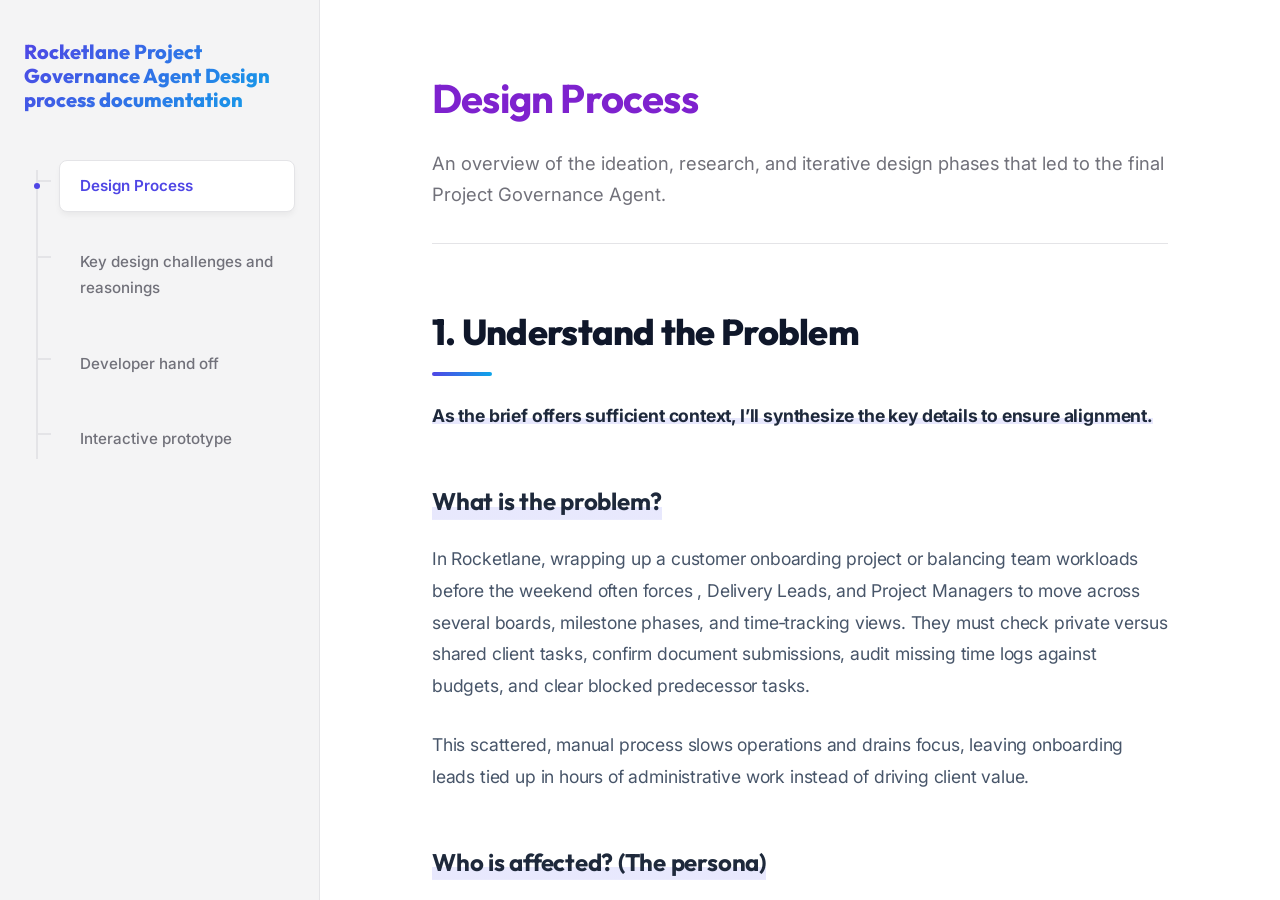
==== commit 70d7f358: "Add files via upload" ====
--- a/index.html
+++ b/index.html
@@ -13,7 +13,7 @@
 <div class="sidebar-header">
 <h1>Rocketlane Project Governance Agent Design process documentation</h1>
 </div>
-<ul class="tree-menu"><li><a class="active" href="index.html">Design Process</a></li><li><a href="challenges.html">Key design challenges and reasonings</a></li><li><a href="handoff.html">Developer hand off</a></li></ul>
+<ul class="tree-menu"><li><a class="active" href="index.html">Design Process</a></li><li><a href="challenges.html">Key design challenges and reasonings</a></li><li><a href="handoff.html">Developer hand off</a></li><li><a href="prototype.html">Interactive prototype</a></li></ul>
 </aside>
 <main class="content-area">
 <div class="page-content">
--- a/styles.css
+++ b/styles.css
@@ -964,3 +964,107 @@
 .injected-content .bulleted-list li::marker {
     color: var(--primary-color, #4f46e5);
 }
+
+/* =========================================================
+   RESPONSIVE DESIGN (MOBILE)
+   ========================================================= */
+
+@media (max-width: 768px) {
+    .app-layout {
+        flex-direction: column;
+        height: auto;
+    }
+
+    .sidebar {
+        width: 100%;
+        height: auto;
+        padding: 1.5rem;
+        border-right: none;
+        border-bottom: 1px solid var(--border-color);
+        overflow-y: visible;
+    }
+
+    .sidebar-header {
+        margin-bottom: 1.5rem;
+    }
+
+    .sidebar-header h1 {
+        font-size: 1.1rem;
+    }
+
+    .tree-menu {
+        display: flex;
+        flex-direction: column;
+        gap: 0.5rem;
+    }
+
+    .tree-menu li {
+        margin-bottom: 0;
+        padding-left: 0;
+    }
+
+    .tree-menu::before,
+    .tree-menu li::before {
+        display: none;
+    }
+
+    .content-area {
+        overflow-y: visible;
+    }
+
+    .page-content {
+        padding: 2rem 1.25rem;
+    }
+
+    .page-title {
+        font-size: 2rem;
+    }
+
+    .meta-bar {
+        grid-template-columns: 1fr;
+    }
+
+    .color-grid {
+        grid-template-columns: 1fr 1fr;
+    }
+    
+    .challenge-block {
+        padding: 1.5rem;
+    }
+
+    .challenge-header {
+        flex-direction: column;
+        align-items: flex-start;
+    }
+
+    .pagination {
+        flex-direction: column;
+        gap: 1rem;
+        padding: 2rem 0;
+    }
+
+    .page-btn {
+        width: 100%;
+        text-align: center;
+        align-items: center !important;
+    }
+
+    .injected-content h1.block-color-blue {
+        font-size: 1.75rem;
+    }
+
+    .injected-content h3 {
+        font-size: 1.25rem;
+    }
+    
+    .injected-content figure.image {
+        margin: 1.5rem 0;
+    }
+    
+    .rationale {
+        flex-direction: column;
+        border-radius: 12px;
+        border-left: none;
+        border-top: 4px solid var(--primary-color);
+    }
+}
